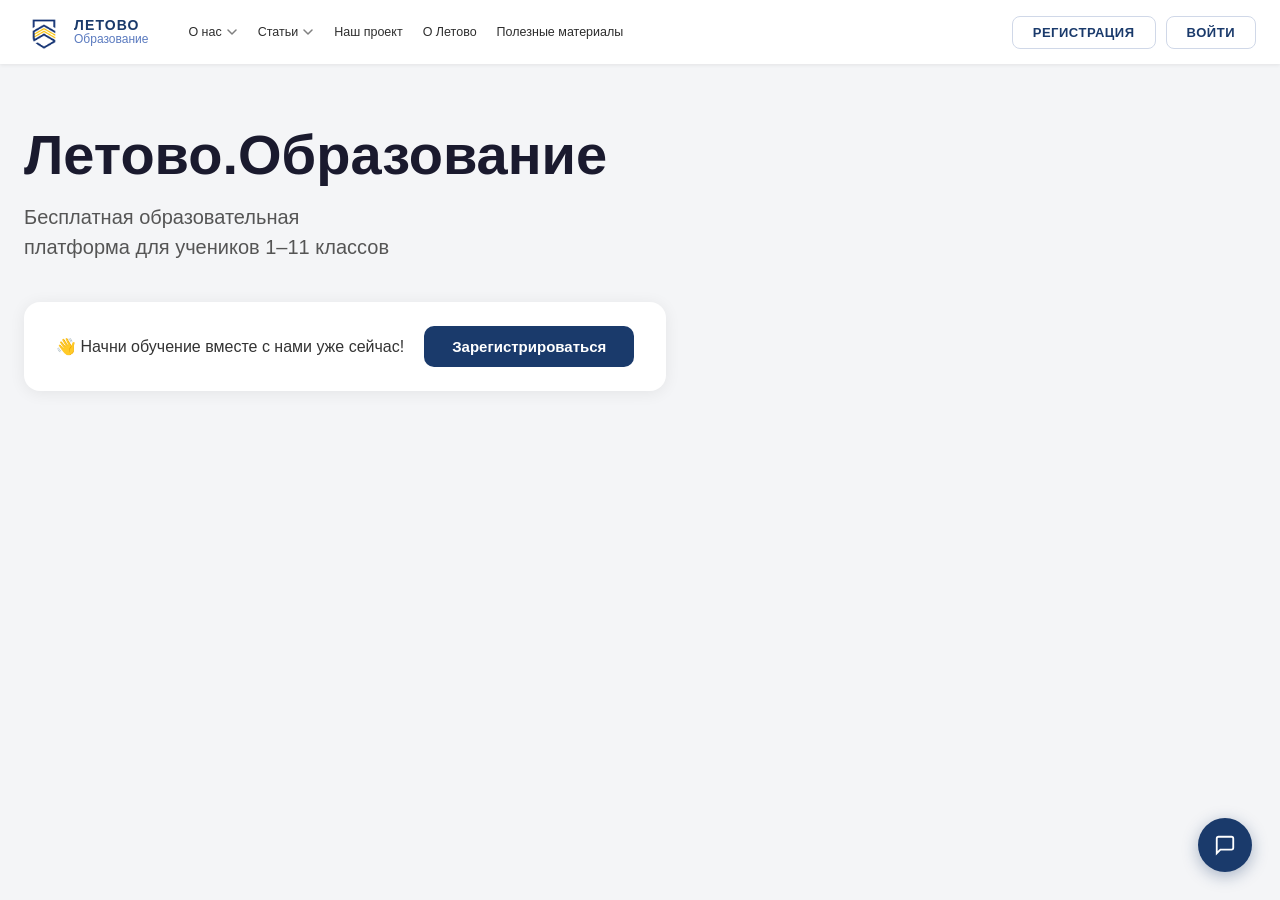
==== index.html @ a5bf57ed "Update hero subtitle to 1-11 classes, expand registration options with all grades, adult, preschool " ====
<!DOCTYPE html>
<html lang="ru">
<head>
  <meta charset="UTF-8" />
  <meta name="viewport" content="width=device-width, initial-scale=1.0" />
  <title>Летово.Образование</title>
  <link rel="stylesheet" href="styles.css" />
</head>
<body>

  <!-- HEADER -->
  <header class="header">
    <div class="header__inner">
      <a href="#" class="logo">
        <img src="letovo-logo.png" alt="Летово" class="logo__icon" />
        <div class="logo__text">
          <span class="logo__name">ЛЕТОВО</span>
          <span class="logo__sub">Образование</span>
        </div>
      </a>

      <nav class="nav">
        <div class="nav__item nav__item--dropdown">
          О нас
          <svg width="12" height="12" viewBox="0 0 12 12" fill="none"><path d="M2 4l4 4 4-4" stroke="currentColor" stroke-width="1.5" stroke-linecap="round" stroke-linejoin="round"/></svg>
          <div class="dropdown">
            <a href="team.html">Наша команда</a>
            <a href="contacts.html">Контакты</a>
          </div>
        </div>
        <div class="nav__item nav__item--dropdown">
          Статьи
          <svg width="12" height="12" viewBox="0 0 12 12" fill="none"><path d="M2 4l4 4 4-4" stroke="currentColor" stroke-width="1.5" stroke-linecap="round" stroke-linejoin="round"/></svg>
          <div class="dropdown">
            <a href="article1.html">Тест 1</a>
            <a href="article2.html">Тест 2</a>
            <a href="article3.html">Тест 3</a>
            <a href="glossary.html">Глоссарий</a>
          </div>
        </div>
        <a href="project.html" class="nav__item">Наш проект</a>
        <a href="about-letovo.html" class="nav__item">О Летово</a>
        <a href="materials.html" class="nav__item">Полезные материалы</a>
      </nav>

      <div class="header__auth" id="authButtons">
        <button class="btn btn--outline" id="openRegister">РЕГИСТРАЦИЯ</button>
        <button class="btn btn--outline" id="openLogin">ВОЙТИ</button>
      </div>

      <div class="header__user" id="userMenu" style="display:none">
        <div class="user-avatar" id="userAvatar"></div>
        <div class="user-dropdown">
          <span id="userName"></span>
          <button class="btn-link" id="logoutBtn">Выйти</button>
        </div>
      </div>
    </div>
  </header>

  <!-- HERO -->
  <main>
    <section class="hero">
      <div class="hero__content">
        <h1 class="hero__title">Летово.Образование</h1>
        <p class="hero__subtitle">Бесплатная образовательная<br>платформа для учеников 1–11 классов</p>
      </div>
      <div class="hero__cta">
        <p>👋 Начни обучение вместе с нами уже сейчас!</p>
        <button class="btn btn--primary" id="heroRegisterBtn">Зарегистрироваться</button>
      </div>
    </section>


  </main>

  <!-- REGISTER MODAL -->
  <div class="modal-overlay" id="registerModal">
    <div class="modal">
      <button class="modal__close" id="closeRegister">&times;</button>
      <h2 class="modal__title">Регистрация</h2>
      <p class="modal__subtitle">Создайте аккаунт для доступа к платформе</p>
      <form id="registerForm" novalidate>
        <div class="form-group">
          <label for="regName">Имя и фамилия</label>
          <input type="text" id="regName" placeholder="Иван Иванов" autocomplete="name" />
          <span class="field-error" id="regNameError"></span>
        </div>
        <div class="form-group">
          <label for="regEmail">Email</label>
          <input type="email" id="regEmail" placeholder="example@mail.ru" autocomplete="email" />
          <span class="field-error" id="regEmailError"></span>
        </div>
        <div class="form-group">
          <label for="regPassword">Пароль</label>
          <div class="input-wrapper">
            <input type="password" id="regPassword" placeholder="Не менее 6 символов" autocomplete="new-password" />
            <button type="button" class="toggle-password" data-target="regPassword">
              <svg width="18" height="18" viewBox="0 0 24 24" fill="none" stroke="currentColor" stroke-width="2"><path d="M1 12s4-8 11-8 11 8 11 8-4 8-11 8-11-8-11-8z"/><circle cx="12" cy="12" r="3"/></svg>
            </button>
          </div>
          <span class="field-error" id="regPasswordError"></span>
        </div>
        <div class="form-group">
          <label for="regClass">Класс</label>
          <select id="regClass">
            <option value="">Выберите категорию</option>
            <option value="preschool">Дошкольник</option>
            <option value="1">1 класс</option>
            <option value="2">2 класс</option>
            <option value="3">3 класс</option>
            <option value="4">4 класс</option>
            <option value="5">5 класс</option>
            <option value="6">6 класс</option>
            <option value="7">7 класс</option>
            <option value="8">8 класс</option>
            <option value="9">9 класс</option>
            <option value="10">10 класс</option>
            <option value="11">11 класс</option>
            <option value="adult">Взрослый</option>
          </select>
          <span class="field-error" id="regClassError"></span>
        </div>
        <span class="form-error" id="registerError"></span>
        <button type="submit" class="btn btn--primary btn--full">Зарегистрироваться</button>
      </form>
      <p class="modal__switch">Уже есть аккаунт? <button class="btn-link" id="switchToLogin">Войти</button></p>
    </div>
  </div>

  <!-- LOGIN MODAL -->
  <div class="modal-overlay" id="loginModal">
    <div class="modal">
      <button class="modal__close" id="closeLogin">&times;</button>
      <h2 class="modal__title">Вход</h2>
      <p class="modal__subtitle">Добро пожаловать обратно!</p>
      <form id="loginForm" novalidate>
        <div class="form-group">
          <label for="loginEmail">Email</label>
          <input type="email" id="loginEmail" placeholder="example@mail.ru" autocomplete="email" />
          <span class="field-error" id="loginEmailError"></span>
        </div>
        <div class="form-group">
          <label for="loginPassword">Пароль</label>
          <div class="input-wrapper">
            <input type="password" id="loginPassword" placeholder="Введите пароль" autocomplete="current-password" />
            <button type="button" class="toggle-password" data-target="loginPassword">
              <svg width="18" height="18" viewBox="0 0 24 24" fill="none" stroke="currentColor" stroke-width="2"><path d="M1 12s4-8 11-8 11 8 11 8-4 8-11 8-11-8-11-8z"/><circle cx="12" cy="12" r="3"/></svg>
            </button>
          </div>
          <span class="field-error" id="loginPasswordError"></span>
        </div>
        <span class="form-error" id="loginError"></span>
        <button type="submit" class="btn btn--primary btn--full">Войти</button>
      </form>
      <p class="modal__switch">Нет аккаунта? <button class="btn-link" id="switchToRegister">Зарегистрироваться</button></p>
    </div>
  </div>

  <!-- SUCCESS TOAST -->
  <div class="toast" id="toast"></div>

  <!-- CHAT BUTTON -->
  <button class="chat-btn">
    <svg width="22" height="22" viewBox="0 0 24 24" fill="none" stroke="white" stroke-width="2"><path d="M21 15a2 2 0 0 1-2 2H7l-4 4V5a2 2 0 0 1 2-2h14a2 2 0 0 1 2 2z"/></svg>
  </button>

  <script src="auth.js"></script>
</body>
</html>
---- styles.css ----
/* ===================== RESET & BASE ===================== */
*, *::before, *::after { box-sizing: border-box; margin: 0; padding: 0; }

body {
  font-family: -apple-system, BlinkMacSystemFont, 'Segoe UI', 'Helvetica Neue', Arial, sans-serif;
  background: #f4f5f7;
  color: #1a1a2e;
  min-height: 100vh;
}

a { text-decoration: none; color: inherit; }

/* ===================== HEADER ===================== */
.header {
  background: #fff;
  box-shadow: 0 1px 4px rgba(0,0,0,0.08);
  position: sticky;
  top: 0;
  z-index: 100;
}

.header__inner {
  max-width: 1280px;
  margin: 0 auto;
  padding: 0 24px;
  height: 64px;
  display: flex;
  align-items: center;
  gap: 32px;
}

/* LOGO */
.logo {
  display: flex;
  align-items: center;
  gap: 10px;
  flex-shrink: 0;
}

.logo__icon { width: 40px; height: 40px; }

.logo__text {
  display: flex;
  flex-direction: column;
  line-height: 1.1;
}

.logo__name {
  font-size: 14px;
  font-weight: 800;
  letter-spacing: 0.08em;
  color: #1a3a6b;
}

.logo__sub {
  font-size: 12px;
  color: #5a7abf;
  font-weight: 500;
}

/* NAV */
.nav {
  display: flex;
  align-items: center;
  gap: 4px;
  flex: 1;
}

.nav__item {
  position: relative;
  display: flex;
  align-items: center;
  gap: 4px;
  padding: 6px 8px;
  font-size: 12.5px;
  color: #2d2d2d;
  cursor: pointer;
  border-radius: 6px;
  transition: background 0.15s;
  white-space: nowrap;
  user-select: none;
}

.nav__item:hover { background: #f0f3fa; color: #1a3a6b; }

.nav__item svg { opacity: 0.6; transition: transform 0.2s; }
.nav__item:hover svg { transform: rotate(180deg); opacity: 1; }

/* DROPDOWN */
.dropdown {
  display: none;
  position: absolute;
  top: calc(100% + 4px);
  left: 0;
  background: #fff;
  border-radius: 10px;
  box-shadow: 0 8px 24px rgba(0,0,0,0.12);
  padding: 8px 0;
  min-width: 200px;
  z-index: 200;
}

.dropdown a {
  display: block;
  padding: 10px 18px;
  font-size: 14px;
  color: #2d2d2d;
  transition: background 0.12s;
}

.dropdown a:hover { background: #f0f3fa; color: #1a3a6b; }

.nav__item--dropdown:hover .dropdown { display: block; }

/* AUTH BUTTONS */
.header__auth { display: flex; gap: 10px; flex-shrink: 0; margin-left: auto; }

.btn {
  padding: 8px 20px;
  border-radius: 8px;
  font-size: 13px;
  font-weight: 600;
  cursor: pointer;
  transition: all 0.18s;
  border: none;
  outline: none;
  display: inline-flex;
  align-items: center;
  justify-content: center;
  gap: 6px;
}

.btn--outline {
  background: transparent;
  border: 1.5px solid #d0d8e8;
  color: #1a3a6b;
  letter-spacing: 0.04em;
}

.btn--outline:hover {
  background: #1a3a6b;
  border-color: #1a3a6b;
  color: #fff;
}

.btn--primary {
  background: #1a3a6b;
  color: #fff;
  border: none;
  padding: 12px 28px;
  font-size: 15px;
  border-radius: 10px;
}

.btn--primary:hover { background: #14306b; transform: translateY(-1px); box-shadow: 0 4px 12px rgba(26,58,107,0.3); }

.btn--white {
  background: #fff;
  color: #1a3a6b;
  font-weight: 700;
  padding: 12px 28px;
  font-size: 15px;
  border-radius: 10px;
}

.btn--white:hover { background: #f0f3fa; transform: translateY(-1px); }

.btn--full { width: 100%; padding: 13px; font-size: 15px; margin-top: 4px; }

/* USER MENU */
.header__user {
  margin-left: auto;
  display: flex;
  align-items: center;
  gap: 10px;
  position: relative;
  cursor: pointer;
}

.user-avatar {
  width: 36px;
  height: 36px;
  border-radius: 50%;
  background: #1a3a6b;
  color: #fff;
  display: flex;
  align-items: center;
  justify-content: center;
  font-weight: 700;
  font-size: 14px;
}

.user-dropdown {
  display: flex;
  flex-direction: column;
  align-items: flex-start;
}

.user-dropdown span {
  font-size: 13px;
  font-weight: 600;
  color: #1a1a2e;
  max-width: 120px;
  overflow: hidden;
  text-overflow: ellipsis;
  white-space: nowrap;
}

.btn-link {
  background: none;
  border: none;
  color: #e74c3c;
  font-size: 12px;
  cursor: pointer;
  padding: 0;
  font-weight: 500;
}

.btn-link:hover { text-decoration: underline; }

/* ===================== HERO ===================== */
.hero {
  max-width: 1280px;
  margin: 0 auto;
  padding: 60px 24px 40px;
  display: flex;
  align-items: center;
  justify-content: space-between;
  gap: 40px;
  flex-wrap: wrap;
}

.hero__title {
  font-size: clamp(36px, 5vw, 56px);
  font-weight: 900;
  color: #1a1a2e;
  line-height: 1.1;
  margin-bottom: 16px;
}

.hero__subtitle {
  font-size: 20px;
  color: #555;
  line-height: 1.5;
  font-weight: 400;
}

.hero__cta {
  background: #fff;
  border-radius: 16px;
  padding: 24px 32px;
  display: flex;
  align-items: center;
  gap: 20px;
  box-shadow: 0 2px 16px rgba(0,0,0,0.07);
  flex-shrink: 0;
  flex-wrap: wrap;
}

.hero__cta p {
  font-size: 16px;
  color: #333;
  font-weight: 500;
}

/* ===================== CATEGORIES ===================== */
.categories {
  max-width: 1280px;
  margin: 0 auto;
  padding: 0 24px 60px;
}

.categories__grid {
  display: grid;
  grid-template-columns: repeat(4, 1fr);
  gap: 16px;
}

.card {
  position: relative;
  height: 260px;
  border-radius: 16px;
  overflow: hidden;
  cursor: pointer;
  background-size: cover;
  background-position: center;
  transition: transform 0.2s, box-shadow 0.2s;
}

.card:hover { transform: translateY(-4px); box-shadow: 0 12px 32px rgba(0,0,0,0.18); }

.card__overlay {
  position: absolute;
  inset: 0;
  background: linear-gradient(to bottom, rgba(0,0,0,0.1) 0%, rgba(0,0,0,0.55) 100%);
}

.card__label {
  position: absolute;
  bottom: 20px;
  left: 20px;
  color: #fff;
  font-size: 18px;
  font-weight: 700;
  text-shadow: 0 1px 4px rgba(0,0,0,0.4);
}

/* ===================== INFO SECTION ===================== */
.info-section {
  background: #fff;
  padding: 64px 24px;
}

.info-section__inner { max-width: 1280px; margin: 0 auto; }

.section-title {
  font-size: 32px;
  font-weight: 800;
  color: #1a1a2e;
  margin-bottom: 40px;
  text-align: center;
}

.info-grid {
  display: grid;
  grid-template-columns: repeat(4, 1fr);
  gap: 24px;
}

.info-card {
  background: #f4f5f7;
  border-radius: 16px;
  padding: 28px 24px;
  text-align: center;
  transition: box-shadow 0.2s, transform 0.2s;
}

.info-card:hover { box-shadow: 0 8px 24px rgba(0,0,0,0.09); transform: translateY(-3px); }

.info-card__icon { font-size: 36px; margin-bottom: 14px; }

.info-card h3 { font-size: 18px; font-weight: 700; margin-bottom: 8px; color: #1a1a2e; }

.info-card p { font-size: 14px; color: #666; line-height: 1.6; }

/* ===================== BANNER ===================== */
.banner {
  background: linear-gradient(135deg, #1a3a6b 0%, #2a5cbf 100%);
  padding: 56px 24px;
}

.banner__inner {
  max-width: 1280px;
  margin: 0 auto;
  display: flex;
  align-items: center;
  justify-content: space-between;
  gap: 32px;
  flex-wrap: wrap;
}

.banner__text h2 { font-size: 28px; font-weight: 800; color: #fff; margin-bottom: 10px; }
.banner__text p { font-size: 16px; color: rgba(255,255,255,0.8); }

/* ===================== FOOTER ===================== */
.footer {
  background: #1a1a2e;
  padding: 48px 24px;
}

.footer__inner {
  max-width: 1280px;
  margin: 0 auto;
  display: flex;
  flex-direction: column;
  align-items: center;
  gap: 24px;
}

.footer__links { display: flex; gap: 28px; flex-wrap: wrap; justify-content: center; }
.footer__links a { color: rgba(255,255,255,0.65); font-size: 14px; transition: color 0.15s; }
.footer__links a:hover { color: #fff; }

.footer__copy { color: rgba(255,255,255,0.35); font-size: 13px; }

/* ===================== MODAL ===================== */
.modal-overlay {
  display: none;
  position: fixed;
  inset: 0;
  background: rgba(0,0,0,0.5);
  z-index: 1000;
  align-items: center;
  justify-content: center;
  padding: 20px;
  animation: fadeIn 0.2s ease;
}

.modal-overlay.active { display: flex; }

@keyframes fadeIn { from { opacity: 0; } to { opacity: 1; } }

.modal {
  background: #fff;
  border-radius: 20px;
  padding: 40px 40px 32px;
  width: 100%;
  max-width: 440px;
  position: relative;
  animation: slideUp 0.25s ease;
  box-shadow: 0 20px 60px rgba(0,0,0,0.2);
}

@keyframes slideUp { from { transform: translateY(20px); opacity: 0; } to { transform: translateY(0); opacity: 1; } }

.modal__close {
  position: absolute;
  top: 16px;
  right: 18px;
  background: none;
  border: none;
  font-size: 26px;
  cursor: pointer;
  color: #999;
  line-height: 1;
  width: 32px;
  height: 32px;
  display: flex;
  align-items: center;
  justify-content: center;
  border-radius: 50%;
  transition: background 0.15s, color 0.15s;
}

.modal__close:hover { background: #f0f0f0; color: #333; }

.modal__title { font-size: 26px; font-weight: 800; color: #1a1a2e; margin-bottom: 6px; }

.modal__subtitle { font-size: 14px; color: #888; margin-bottom: 28px; }

.modal__switch { text-align: center; margin-top: 20px; font-size: 14px; color: #666; }

.modal__switch .btn-link { color: #1a3a6b; font-size: 14px; font-weight: 600; }

/* FORM */
.form-group { margin-bottom: 18px; }

.form-group label {
  display: block;
  font-size: 13px;
  font-weight: 600;
  color: #444;
  margin-bottom: 6px;
}

.form-group input,
.form-group select {
  width: 100%;
  padding: 11px 14px;
  border: 1.5px solid #e0e4ee;
  border-radius: 9px;
  font-size: 14px;
  color: #1a1a2e;
  outline: none;
  transition: border-color 0.2s, box-shadow 0.2s;
  background: #fafbfc;
  appearance: none;
}

.form-group input:focus,
.form-group select:focus {
  border-color: #1a3a6b;
  box-shadow: 0 0 0 3px rgba(26,58,107,0.1);
  background: #fff;
}

.form-group input.error,
.form-group select.error { border-color: #e74c3c; }

.input-wrapper { position: relative; }

.input-wrapper input { padding-right: 44px; }

.toggle-password {
  position: absolute;
  right: 12px;
  top: 50%;
  transform: translateY(-50%);
  background: none;
  border: none;
  cursor: pointer;
  color: #aaa;
  display: flex;
  align-items: center;
  padding: 0;
}

.toggle-password:hover { color: #555; }

.field-error { display: block; font-size: 12px; color: #e74c3c; margin-top: 4px; min-height: 16px; }

.form-error {
  display: block;
  font-size: 13px;
  color: #e74c3c;
  background: #fff5f5;
  border: 1px solid #fcc;
  border-radius: 8px;
  padding: 10px 14px;
  margin-bottom: 14px;
  text-align: center;
}

.form-error:empty { display: none; }

/* ===================== NAV ACTIVE ===================== */
.nav__item--active { background: #f0f3fa; color: #1a3a6b; }

/* ===================== TEAM PAGE ===================== */
.team-page {
  max-width: 1280px;
  margin: 0 auto;
  padding: 60px 24px 80px;
}

.team-page__inner { max-width: 860px; margin: 0 auto; }

.team-page__title {
  font-size: clamp(32px, 5vw, 48px);
  font-weight: 900;
  color: #1a1a2e;
  margin-bottom: 12px;
  text-align: center;
}

.team-page__subtitle {
  font-size: 18px;
  color: #777;
  text-align: center;
  margin-bottom: 56px;
}

.team-grid {
  display: flex;
  flex-direction: column;
  gap: 32px;
}

.team-card {
  display: flex;
  flex-direction: column;
  align-items: center;
  text-align: center;
  background: #fff;
  border-radius: 20px;
  padding: 40px 32px;
  box-shadow: 0 2px 16px rgba(0,0,0,0.07);
}

.team-card__photo {
  width: 120px;
  height: 120px;
  border-radius: 50%;
  object-fit: cover;
  margin-bottom: 20px;
  background: #e8ecf5;
}

.team-card__name {
  font-size: 22px;
  font-weight: 800;
  color: #1a1a2e;
  margin-bottom: 10px;
}

.team-card__desc {
  font-size: 15px;
  color: #888;
  line-height: 1.6;
  max-width: 480px;
}

/* ===================== ARTICLE PAGE ===================== */
.article-page {
  max-width: 1280px;
  margin: 0 auto;
  padding: 60px 24px 80px;
}

.article-page__inner { max-width: 720px; margin: 0 auto; }

.article-back {
  display: inline-block;
  margin-bottom: 28px;
  font-size: 14px;
  color: #1a3a6b;
  font-weight: 600;
}

.article-back:hover { text-decoration: underline; }

.article-page__title {
  font-size: clamp(28px, 4vw, 42px);
  font-weight: 900;
  color: #1a1a2e;
  margin-bottom: 32px;
}

.article-body {
  background: #fff;
  border-radius: 20px;
  padding: 40px 36px;
  box-shadow: 0 2px 16px rgba(0,0,0,0.07);
  font-size: 16px;
  color: #333;
  line-height: 1.8;
}

/* ===================== О ЛЕТОВО PAGE ===================== */
.oletovo-layout {
  display: flex;
  align-items: flex-start;
  gap: 40px;
  max-width: 1280px;
  margin: 0 auto;
  padding: 48px 24px 80px;
}

.oletovo-sidebar {
  width: 280px;
  flex-shrink: 0;
  position: sticky;
  top: 80px;
  background: #fff;
  border-radius: 16px;
  padding: 28px 24px;
  box-shadow: 0 2px 12px rgba(0,0,0,0.07);
}

.oletovo-sidebar__label {
  font-size: 12px;
  font-weight: 600;
  color: #aaa;
  letter-spacing: 0.08em;
  text-transform: uppercase;
  margin-bottom: 20px;
}

.oletovo-sidenav {
  display: flex;
  flex-direction: column;
  gap: 4px;
}

.oletovo-sidenav__item {
  display: flex;
  align-items: flex-start;
  gap: 12px;
  padding: 10px 12px;
  border-radius: 8px;
  border-left: 3px solid transparent;
  text-decoration: none;
  transition: background 0.15s, border-color 0.15s;
}

.oletovo-sidenav__item:hover { background: #f0f3fa; }

.oletovo-sidenav__item--active {
  border-left-color: #1a3a6b;
  background: #f0f3fa;
}

.oletovo-sidenav__num {
  font-size: 12px;
  font-weight: 700;
  color: #aaa;
  padding-top: 1px;
  flex-shrink: 0;
}

.oletovo-sidenav__item--active .oletovo-sidenav__num { color: #1a3a6b; }

.oletovo-sidenav__text {
  font-size: 13px;
  font-weight: 600;
  color: #888;
  text-transform: uppercase;
  letter-spacing: 0.04em;
  line-height: 1.4;
}

.oletovo-sidenav__item--active .oletovo-sidenav__text { color: #1a3a6b; }

.oletovo-content { flex: 1; min-width: 0; }

.oletovo-section {
  margin-bottom: 80px;
  scroll-margin-top: 80px;
}

.oletovo-section__title {
  font-size: clamp(26px, 3vw, 36px);
  font-weight: 800;
  color: #1a1a2e;
  margin-bottom: 28px;
}

.oletovo-section__text {
  font-size: 16px;
  color: #333;
  line-height: 1.8;
  margin-bottom: 28px;
}

.oletovo-photo-placeholder {
  width: 100%;
  height: 360px;
  background: #e8ecf5;
  border-radius: 16px;
  display: flex;
  align-items: center;
  justify-content: center;
  margin-bottom: 28px;
  color: #aaa;
  font-size: 15px;
}

.oletovo-photo-placeholder--small {
  width: 220px;
  height: 220px;
  flex-shrink: 0;
}

.oletovo-blockquote {
  border-left: 4px solid #2a5cbf;
  padding-left: 20px;
  margin: 0 0 40px;
  display: flex;
  flex-direction: column;
  gap: 16px;
}

.oletovo-blockquote p {
  font-size: 16px;
  color: #444;
  line-height: 1.7;
  margin: 0;
}

/* Accordion */
.oletovo-accordions { display: flex; flex-direction: column; gap: 2px; }

.oletovo-accordion { background: #f4f5f7; border-radius: 12px; overflow: hidden; }

.oletovo-accordion__btn {
  width: 100%;
  display: flex;
  align-items: center;
  justify-content: space-between;
  padding: 20px 24px;
  background: none;
  border: none;
  font-size: 17px;
  font-weight: 600;
  color: #1a1a2e;
  cursor: pointer;
  text-align: left;
}

.oletovo-accordion__icon {
  width: 32px;
  height: 32px;
  border-radius: 50%;
  background: #f0b429;
  color: #fff;
  font-size: 18px;
  display: flex;
  align-items: center;
  justify-content: center;
  flex-shrink: 0;
  transition: transform 0.25s;
  line-height: 1;
}

.oletovo-accordion.open .oletovo-accordion__icon { transform: rotate(180deg); }

.oletovo-accordion__body {
  max-height: 0;
  overflow: hidden;
  transition: max-height 0.3s ease, padding 0.3s ease;
  padding: 0 24px;
}

.oletovo-accordion.open .oletovo-accordion__body {
  max-height: 300px;
  padding: 0 24px 20px;
}

.oletovo-accordion__body p { font-size: 15px; color: #555; line-height: 1.7; }

/* Values row */
.oletovo-section__row {
  display: flex;
  align-items: flex-start;
  gap: 40px;
}

.oletovo-section__col { flex: 1; }

/* List */
.oletovo-list {
  list-style: none;
  display: flex;
  flex-direction: column;
  gap: 14px;
  padding: 0;
}

.oletovo-list li {
  display: flex;
  align-items: center;
  gap: 12px;
  font-size: 17px;
  color: #1a1a2e;
}

.oletovo-list li::before {
  content: '';
  width: 8px;
  height: 8px;
  border-radius: 50%;
  background: #2a5cbf;
  flex-shrink: 0;
}

@media (max-width: 900px) {
  .oletovo-layout { flex-direction: column; }
  .oletovo-sidebar { width: 100%; position: static; }
  .oletovo-section__row { flex-direction: column; }
  .oletovo-photo-placeholder--small { width: 100%; height: 200px; }
}

.oletovo-list--detailed { gap: 20px; }

.oletovo-list--detailed li {
  align-items: flex-start;
  font-size: 16px;
  line-height: 1.7;
  color: #333;
}

.oletovo-list--detailed li::before { margin-top: 8px; }

/* ===================== PROJECT PAGE ===================== */
.project-page {
  max-width: 1280px;
  margin: 0 auto;
  padding: 60px 24px 80px;
}

.project-page__inner { max-width: 800px; margin: 0 auto; }

.project-page__title {
  font-size: clamp(32px, 5vw, 48px);
  font-weight: 900;
  color: #1a1a2e;
  margin-bottom: 40px;
}

.project-card {
  background: #fff;
  border-radius: 20px;
  padding: 48px 44px;
  box-shadow: 0 2px 16px rgba(0,0,0,0.07);
}

.project-text {
  font-size: 18px;
  color: #333;
  line-height: 1.85;
  margin-bottom: 40px;
}

.project-image-placeholder {
  width: 100%;
  min-height: 360px;
  background: #e8ecf5;
  border-radius: 16px;
  display: flex;
  align-items: center;
  justify-content: center;
  color: #aaa;
  font-size: 15px;
}

.project-image-placeholder img {
  width: 100%;
  border-radius: 16px;
  display: block;
}

/* ===================== CONTACTS PAGE ===================== */
.contacts-page {
  max-width: 1280px;
  margin: 0 auto;
  padding: 60px 24px 80px;
}

.contacts-page__inner { max-width: 600px; margin: 0 auto; }

.contacts-page__title {
  font-size: clamp(32px, 5vw, 48px);
  font-weight: 900;
  color: #1a1a2e;
  margin-bottom: 40px;
  text-align: center;
}

.contacts-card {
  background: #fff;
  border-radius: 20px;
  padding: 40px 36px;
  box-shadow: 0 2px 16px rgba(0,0,0,0.07);
  display: flex;
  flex-direction: column;
  gap: 20px;
}

.contacts-row {
  display: flex;
  align-items: center;
  gap: 16px;
  font-size: 16px;
}

.contacts-label {
  font-weight: 700;
  color: #1a1a2e;
  flex-shrink: 0;
  min-width: 60px;
}

.contacts-value {
  color: #1a3a6b;
  word-break: break-all;
}

.contacts-value:hover { text-decoration: underline; }

/* ===================== TOAST ===================== */
.toast {
  position: fixed;
  bottom: 32px;
  left: 50%;
  transform: translateX(-50%) translateY(20px);
  background: #1a3a6b;
  color: #fff;
  padding: 14px 28px;
  border-radius: 12px;
  font-size: 14px;
  font-weight: 600;
  opacity: 0;
  pointer-events: none;
  transition: all 0.3s ease;
  z-index: 2000;
  box-shadow: 0 8px 24px rgba(0,0,0,0.2);
  white-space: nowrap;
}

.toast.show {
  opacity: 1;
  transform: translateX(-50%) translateY(0);
}

/* ===================== CHAT BUTTON ===================== */
.chat-btn {
  position: fixed;
  bottom: 28px;
  right: 28px;
  width: 54px;
  height: 54px;
  border-radius: 50%;
  background: #1a3a6b;
  border: none;
  cursor: pointer;
  display: flex;
  align-items: center;
  justify-content: center;
  box-shadow: 0 4px 16px rgba(26,58,107,0.35);
  transition: transform 0.2s, box-shadow 0.2s;
  z-index: 90;
}

.chat-btn:hover { transform: scale(1.08); box-shadow: 0 6px 20px rgba(26,58,107,0.45); }

/* ===================== RESPONSIVE ===================== */
@media (max-width: 768px) {
  .nav { display: none; }
  .info-grid { grid-template-columns: repeat(2, 1fr); }
  .categories__grid { grid-template-columns: repeat(2, 1fr); }
}

@media (max-width: 640px) {
  .hero { flex-direction: column; }
  .hero__cta { flex-direction: column; align-items: flex-start; }
  .categories__grid { grid-template-columns: 1fr 1fr; gap: 10px; }
  .card { height: 180px; }
  .info-grid { grid-template-columns: 1fr; }
  .banner__inner { flex-direction: column; }
  .modal { padding: 32px 24px 24px; }
}
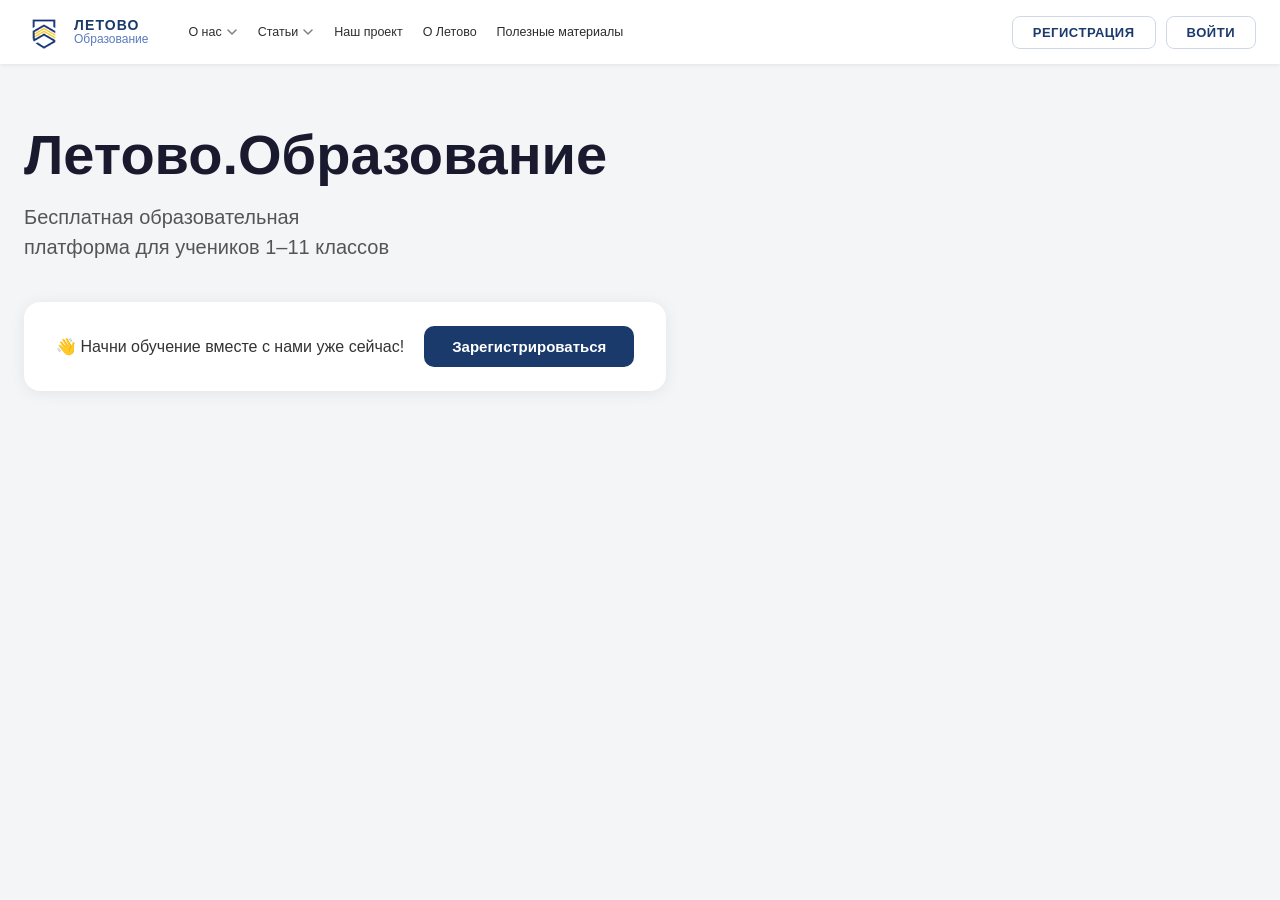
==== commit 3269a7b2: "Remove chat button from all pages https://claude.ai/code/session_01LXZcvfCUB9zZfq2uNGEKdY" ====
--- a/index.html
+++ b/index.html
@@ -161,9 +161,7 @@
   <div class="toast" id="toast"></div>
 
   <!-- CHAT BUTTON -->
-  <button class="chat-btn">
-    <svg width="22" height="22" viewBox="0 0 24 24" fill="none" stroke="white" stroke-width="2"><path d="M21 15a2 2 0 0 1-2 2H7l-4 4V5a2 2 0 0 1 2-2h14a2 2 0 0 1 2 2z"/></svg>
-  </button>
+
 
   <script src="auth.js"></script>
 </body>
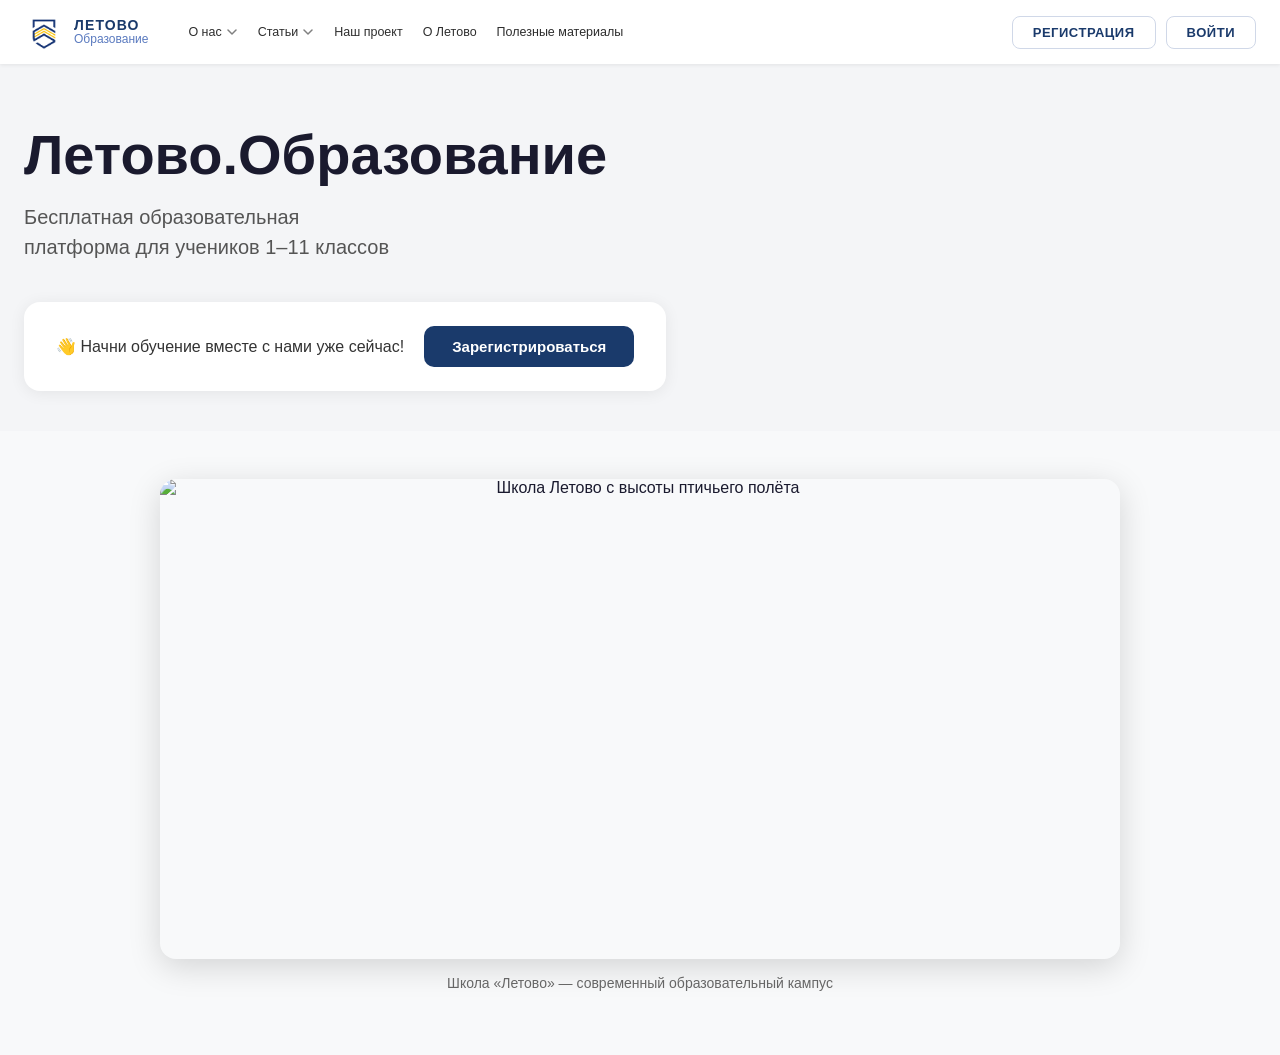
==== commit 6d1d0ad6: "Add aerial school photo section to main page" ====
--- a/index.html
+++ b/index.html
@@ -25,6 +25,7 @@
           <svg width="12" height="12" viewBox="0 0 12 12" fill="none"><path d="M2 4l4 4 4-4" stroke="currentColor" stroke-width="1.5" stroke-linecap="round" stroke-linejoin="round"/></svg>
           <div class="dropdown">
             <a href="team.html">Наша команда</a>
+            <a href="experts.html">Наши эксперты</a>
             <a href="contacts.html">Контакты</a>
           </div>
         </div>
@@ -32,9 +33,9 @@
           Статьи
           <svg width="12" height="12" viewBox="0 0 12 12" fill="none"><path d="M2 4l4 4 4-4" stroke="currentColor" stroke-width="1.5" stroke-linecap="round" stroke-linejoin="round"/></svg>
           <div class="dropdown">
-            <a href="article1.html">Тест 1</a>
-            <a href="article2.html">Тест 2</a>
-            <a href="article3.html">Тест 3</a>
+            <a href="article1.html">Три уклада школы</a>
+            <a href="article2.html">Конструктор образования</a>
+            <a href="article3.html">Гуманизм на практике</a>
             <a href="glossary.html">Глоссарий</a>
           </div>
         </div>
@@ -71,6 +72,10 @@
       </div>
     </section>
 
+    <section class="school-photo-section">
+      <img src="letovo-aerial.jpg" alt="Школа Летово с высоты птичьего полёта" class="school-photo-main" />
+      <p class="school-photo-caption">Школа «Летово» — современный образовательный кампус</p>
+    </section>
 
   </main>
 
--- a/styles.css
+++ b/styles.css
@@ -1009,3 +1009,31 @@
   .banner__inner { flex-direction: column; }
   .modal { padding: 32px 24px 24px; }
 }
+
+/* ===================== SCHOOL PHOTO SECTION ===================== */
+.school-photo-section {
+  text-align: center;
+  padding: 48px 24px 64px;
+  background: #f8f9fa;
+}
+
+.school-photo-main {
+  width: 100%;
+  max-width: 960px;
+  height: 480px;
+  object-fit: cover;
+  border-radius: 16px;
+  box-shadow: 0 8px 32px rgba(0,0,0,0.15);
+  display: block;
+  margin: 0 auto;
+}
+
+.school-photo-caption {
+  margin-top: 16px;
+  color: #666;
+  font-size: 14px;
+}
+
+@media (max-width: 768px) {
+  .school-photo-main { height: 240px; }
+}
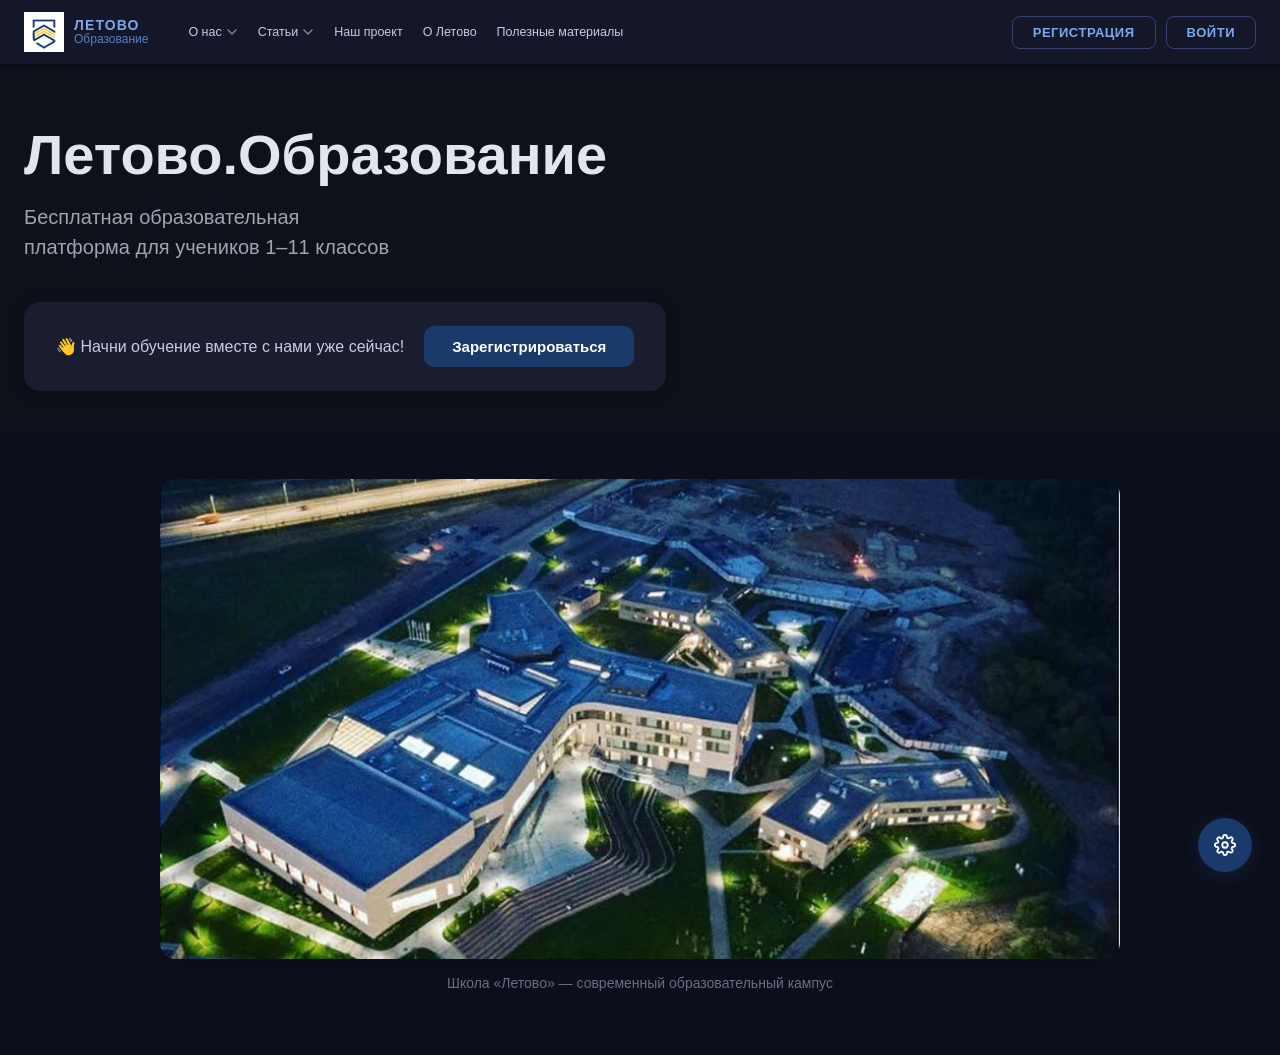
==== commit 90a5ca3c: "Add gear settings button with dark/light/auto theme switcher" ====
--- a/index.html
+++ b/index.html
@@ -5,6 +5,9 @@
   <meta name="viewport" content="width=device-width, initial-scale=1.0" />
   <title>Летово.Образование</title>
   <link rel="stylesheet" href="styles.css" />
+  <script>
+    (function(){var t=localStorage.getItem('theme')||'auto';var h=new Date(Date.now()+new Date().getTimezoneOffset()*60000+3*3600000).getHours();document.documentElement.setAttribute('data-theme',t==='dark'||(t==='auto'&&(h>=21||h<9))?'dark':'light');})();
+  </script>
 </head>
 <body>
 
@@ -78,6 +81,19 @@
     </section>
 
   </main>
+
+
+  <!-- SETTINGS BUTTON -->
+  <div class="settings-wrap">
+    <div class="settings-popup" id="settingsPopup">
+      <button class="theme-option" data-theme="light">☀️ Светлая тема</button>
+      <button class="theme-option" data-theme="dark">🌙 Тёмная тема</button>
+      <button class="theme-option" data-theme="auto">🕐 По умолчанию</button>
+    </div>
+    <button class="settings-btn" id="settingsBtn" title="Настройки темы">
+      <svg width="22" height="22" viewBox="0 0 24 24" fill="none" stroke="currentColor" stroke-width="2" stroke-linecap="round" stroke-linejoin="round"><circle cx="12" cy="12" r="3"/><path d="M19.4 15a1.65 1.65 0 0 0 .33 1.82l.06.06a2 2 0 0 1 0 2.83 2 2 0 0 1-2.83 0l-.06-.06a1.65 1.65 0 0 0-1.82-.33 1.65 1.65 0 0 0-1 1.51V21a2 2 0 0 1-4 0v-.09A1.65 1.65 0 0 0 9 19.4a1.65 1.65 0 0 0-1.82.33l-.06.06a2 2 0 0 1-2.83-2.83l.06-.06A1.65 1.65 0 0 0 4.68 15a1.65 1.65 0 0 0-1.51-1H3a2 2 0 0 1 0-4h.09A1.65 1.65 0 0 0 4.6 9a1.65 1.65 0 0 0-.33-1.82l-.06-.06a2 2 0 0 1 2.83-2.83l.06.06A1.65 1.65 0 0 0 9 4.68a1.65 1.65 0 0 0 1-1.51V3a2 2 0 0 1 4 0v.09a1.65 1.65 0 0 0 1 1.51 1.65 1.65 0 0 0 1.82-.33l.06-.06a2 2 0 0 1 2.83 2.83l-.06.06A1.65 1.65 0 0 0 19.4 9a1.65 1.65 0 0 0 1.51 1H21a2 2 0 0 1 0 4h-.09a1.65 1.65 0 0 0-1.51 1z"/></svg>
+    </button>
+  </div>
 
   <!-- REGISTER MODAL -->
   <div class="modal-overlay" id="registerModal">
@@ -169,5 +185,6 @@
 
 
   <script src="auth.js"></script>
+  <script src="theme.js"></script>
 </body>
 </html>
--- a/styles.css
+++ b/styles.css
@@ -1012,9 +1012,13 @@
 
 /* ===================== SCHOOL PHOTO SECTION ===================== */
 .school-photo-section {
-  text-align: center;
+  display: flex;
+  flex-direction: column;
+  align-items: center;
   padding: 48px 24px 64px;
   background: #f8f9fa;
+  width: 100%;
+  box-sizing: border-box;
 }
 
 .school-photo-main {
@@ -1024,8 +1028,6 @@
   object-fit: cover;
   border-radius: 16px;
   box-shadow: 0 8px 32px rgba(0,0,0,0.15);
-  display: block;
-  margin: 0 auto;
 }
 
 .school-photo-caption {
@@ -1037,3 +1039,220 @@
 @media (max-width: 768px) {
   .school-photo-main { height: 240px; }
 }
+
+/* ===================== DARK THEME ===================== */
+html[data-theme="dark"] body {
+  background: #0f1118;
+  color: #e2e4f0;
+}
+
+html[data-theme="dark"] .header {
+  background: #14162a;
+  box-shadow: 0 1px 4px rgba(0,0,0,0.4);
+}
+
+html[data-theme="dark"] .logo__name { color: #7da8e8; }
+html[data-theme="dark"] .logo__sub { color: #5a80c0; }
+
+html[data-theme="dark"] .nav__item { color: #c8cce0; }
+html[data-theme="dark"] .nav__item:hover { background: #1e2240; color: #7da8e8; }
+html[data-theme="dark"] .nav__item--active { background: #1e2240; color: #7da8e8; }
+
+html[data-theme="dark"] .dropdown {
+  background: #1e2240;
+  box-shadow: 0 8px 24px rgba(0,0,0,0.5);
+}
+html[data-theme="dark"] .dropdown a { color: #c8cce0; }
+html[data-theme="dark"] .dropdown a:hover { background: #262a50; color: #7da8e8; }
+
+html[data-theme="dark"] .btn--outline {
+  border-color: #3a4070;
+  color: #7da8e8;
+}
+html[data-theme="dark"] .btn--outline:hover {
+  background: #1a3a6b;
+  border-color: #1a3a6b;
+  color: #fff;
+}
+
+html[data-theme="dark"] .hero__title { color: #e2e4f0; }
+html[data-theme="dark"] .hero__subtitle { color: #a0a3b5; }
+html[data-theme="dark"] .hero__cta {
+  background: #1a1d30;
+  box-shadow: 0 2px 16px rgba(0,0,0,0.3);
+}
+html[data-theme="dark"] .hero__cta p { color: #c8cce0; }
+
+html[data-theme="dark"] .school-photo-section { background: #0d0f1c; }
+html[data-theme="dark"] .school-photo-caption { color: #6a6d84; }
+
+html[data-theme="dark"] .info-section { background: #14162a; }
+html[data-theme="dark"] .section-title { color: #e2e4f0; }
+html[data-theme="dark"] .info-card { background: #1a1d30; }
+html[data-theme="dark"] .info-card h3 { color: #e2e4f0; }
+html[data-theme="dark"] .info-card p { color: #8a8da5; }
+
+html[data-theme="dark"] .modal { background: #1a1d30; }
+html[data-theme="dark"] .modal__title { color: #e2e4f0; }
+html[data-theme="dark"] .modal__subtitle { color: #7a7d94; }
+html[data-theme="dark"] .modal__close { color: #7a7d94; }
+html[data-theme="dark"] .modal__close:hover { background: #252840; color: #e2e4f0; }
+html[data-theme="dark"] .modal__switch { color: #7a7d94; }
+html[data-theme="dark"] .form-group label { color: #a0a3b5; }
+html[data-theme="dark"] .form-group input,
+html[data-theme="dark"] .form-group select {
+  background: #0f1118;
+  border-color: #2a2e4a;
+  color: #e2e4f0;
+}
+html[data-theme="dark"] .form-group input:focus,
+html[data-theme="dark"] .form-group select:focus {
+  background: #0f1118;
+  border-color: #4a70b5;
+  box-shadow: 0 0 0 3px rgba(74,112,181,0.2);
+}
+html[data-theme="dark"] .form-error { background: #2a1515; border-color: #5a2020; }
+
+html[data-theme="dark"] .team-card {
+  background: #1a1d30;
+  box-shadow: 0 2px 16px rgba(0,0,0,0.3);
+}
+html[data-theme="dark"] .team-card__name { color: #e2e4f0; }
+html[data-theme="dark"] .team-card__desc { color: #7a7d94; }
+html[data-theme="dark"] .team-card__role { color: #a0a3b5; }
+
+html[data-theme="dark"] .article-page__title { color: #e2e4f0; }
+html[data-theme="dark"] .article-body {
+  background: #1a1d30;
+  color: #c8cce0;
+  box-shadow: 0 2px 16px rgba(0,0,0,0.3);
+}
+html[data-theme="dark"] .article-body h2 { color: #e2e4f0; }
+html[data-theme="dark"] .article-back { color: #7da8e8; }
+
+html[data-theme="dark"] .oletovo-sidebar {
+  background: #1a1d30;
+  box-shadow: 0 2px 12px rgba(0,0,0,0.3);
+}
+html[data-theme="dark"] .oletovo-sidebar__label { color: #6a6d84; }
+html[data-theme="dark"] .oletovo-sidenav__item:hover { background: #222540; }
+html[data-theme="dark"] .oletovo-sidenav__item--active { background: #222540; }
+html[data-theme="dark"] .oletovo-sidenav__text { color: #7a7d94; }
+html[data-theme="dark"] .oletovo-sidenav__item--active .oletovo-sidenav__text { color: #7da8e8; }
+html[data-theme="dark"] .oletovo-sidenav__num { color: #5a5d74; }
+html[data-theme="dark"] .oletovo-sidenav__item--active .oletovo-sidenav__num { color: #7da8e8; }
+html[data-theme="dark"] .oletovo-section__title { color: #e2e4f0; }
+html[data-theme="dark"] .oletovo-section__text { color: #c0c3d5; }
+html[data-theme="dark"] .oletovo-blockquote p { color: #a0a3b5; }
+html[data-theme="dark"] .oletovo-accordion { background: #1a1d30; }
+html[data-theme="dark"] .oletovo-accordion__btn { color: #e2e4f0; }
+html[data-theme="dark"] .oletovo-accordion__body p { color: #a0a3b5; }
+html[data-theme="dark"] .oletovo-list li { color: #c8cce0; }
+html[data-theme="dark"] .oletovo-list--detailed li { color: #c0c3d5; }
+html[data-theme="dark"] .oletovo-photo-placeholder { background: #1e2135; color: #5a5d74; }
+
+html[data-theme="dark"] .project-card {
+  background: #1a1d30;
+  box-shadow: 0 2px 16px rgba(0,0,0,0.3);
+}
+html[data-theme="dark"] .project-page__title { color: #e2e4f0; }
+html[data-theme="dark"] .project-text { color: #c0c3d5; }
+html[data-theme="dark"] .project-image-placeholder { background: #1e2135; color: #5a5d74; }
+
+html[data-theme="dark"] .contacts-page__title { color: #e2e4f0; }
+html[data-theme="dark"] .contacts-card {
+  background: #1a1d30;
+  box-shadow: 0 2px 16px rgba(0,0,0,0.3);
+}
+html[data-theme="dark"] .contacts-label { color: #e2e4f0; }
+html[data-theme="dark"] .contacts-value { color: #7da8e8; }
+
+html[data-theme="dark"] .team-page__title { color: #e2e4f0; }
+html[data-theme="dark"] .team-page__subtitle { color: #7a7d94; }
+
+html[data-theme="dark"] .glossary-page__title { color: #7da8e8 !important; }
+html[data-theme="dark"] .glossary-letter__heading {
+  color: #7da8e8 !important;
+  border-bottom-color: #1e2240 !important;
+}
+html[data-theme="dark"] .glossary-term__name { color: #7da8e8 !important; }
+html[data-theme="dark"] .glossary-term__def { color: #a0a3b5 !important; }
+
+html[data-theme="dark"] .user-dropdown span { color: #e2e4f0; }
+
+/* ===================== SETTINGS BUTTON ===================== */
+.settings-wrap {
+  position: fixed;
+  bottom: 28px;
+  right: 28px;
+  z-index: 500;
+  display: flex;
+  flex-direction: column;
+  align-items: flex-end;
+  gap: 10px;
+}
+
+.settings-btn {
+  width: 54px;
+  height: 54px;
+  border-radius: 50%;
+  background: #1a3a6b;
+  border: none;
+  cursor: pointer;
+  display: flex;
+  align-items: center;
+  justify-content: center;
+  box-shadow: 0 4px 16px rgba(26,58,107,0.35);
+  transition: transform 0.2s, box-shadow 0.2s;
+  color: #fff;
+}
+
+.settings-btn:hover {
+  transform: scale(1.08);
+  box-shadow: 0 6px 20px rgba(26,58,107,0.5);
+}
+
+.settings-popup {
+  display: none;
+  flex-direction: column;
+  background: #fff;
+  border-radius: 14px;
+  box-shadow: 0 8px 32px rgba(0,0,0,0.18);
+  padding: 8px;
+  min-width: 180px;
+  animation: slideUp 0.2s ease;
+}
+
+.settings-popup--visible { display: flex; }
+
+.theme-option {
+  display: flex;
+  align-items: center;
+  gap: 10px;
+  padding: 10px 14px;
+  border: none;
+  background: none;
+  cursor: pointer;
+  font-size: 14px;
+  font-weight: 500;
+  color: #2d2d2d;
+  border-radius: 8px;
+  text-align: left;
+  transition: background 0.15s;
+}
+
+.theme-option:hover { background: #f0f3fa; }
+
+.theme-option--active {
+  background: #eef2ff;
+  color: #1a3a6b;
+  font-weight: 700;
+}
+
+html[data-theme="dark"] .settings-popup {
+  background: #1e2240;
+  box-shadow: 0 8px 32px rgba(0,0,0,0.5);
+}
+html[data-theme="dark"] .theme-option { color: #c8cce0; }
+html[data-theme="dark"] .theme-option:hover { background: #262a50; }
+html[data-theme="dark"] .theme-option--active { background: #1a2e5a; color: #7da8e8; }
